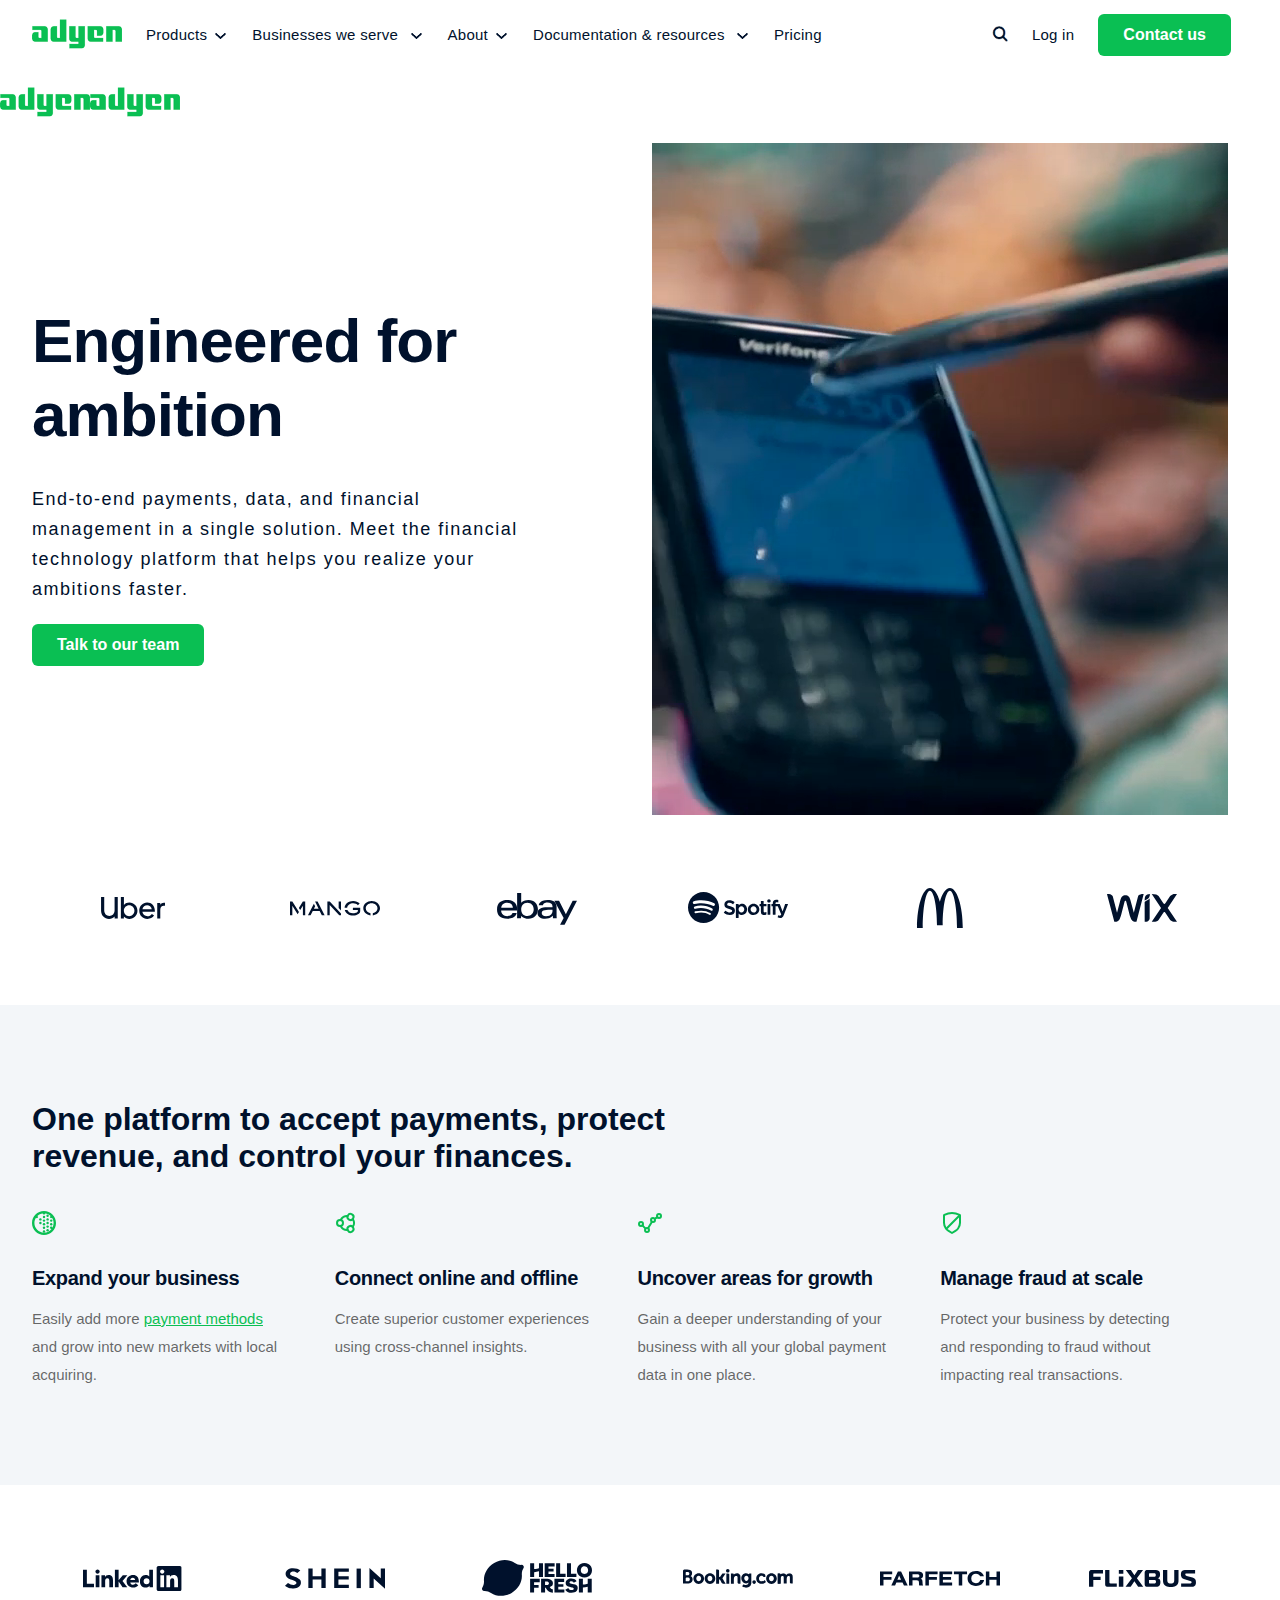
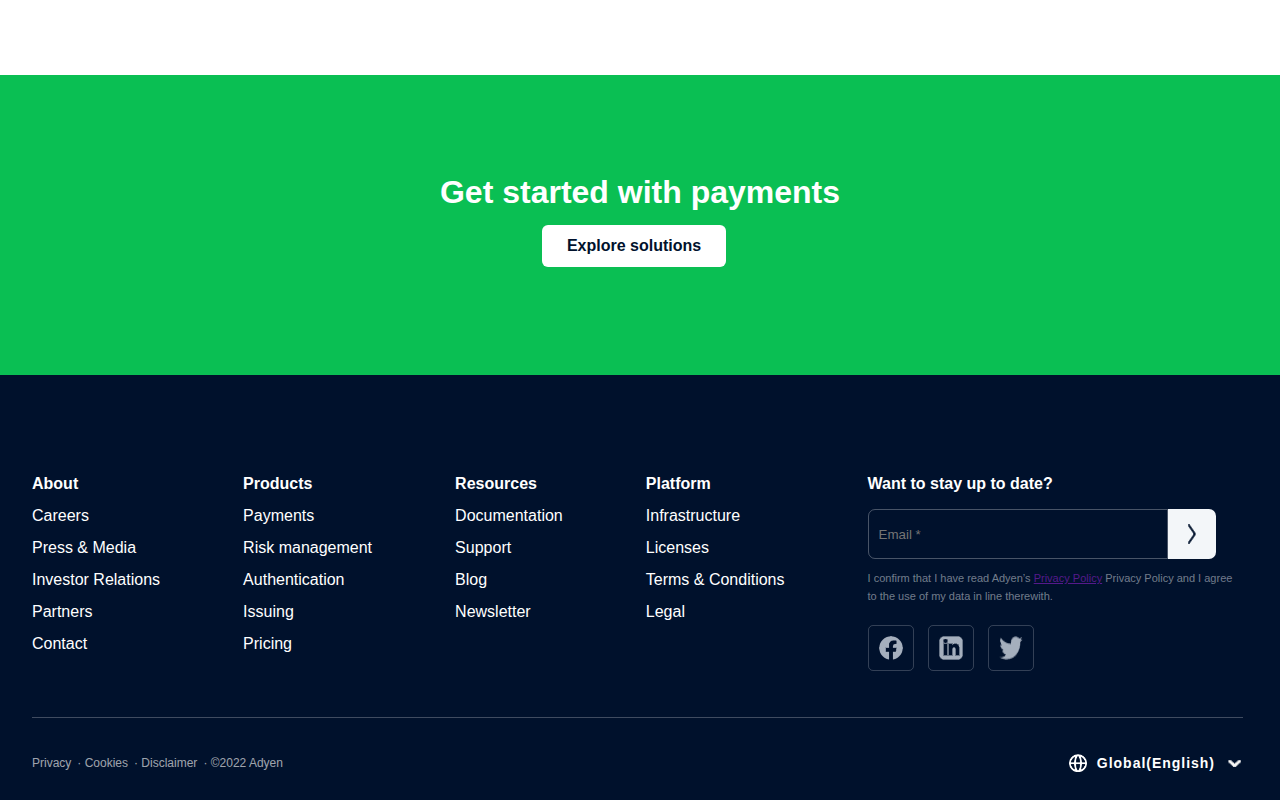
==== Week2/Adyen-Clone/index.html @ 4987c323 "Add files via upload" ====
<!DOCTYPE html>
<html lang="en">
<head>
  <!-- Required meta tags -->
  <meta charset="UTF-8">
  <meta http-equiv="X-UA-Compatible" content="IE=edge">
  <meta name="viewport" content="width=device-width, initial-scale=1.0">

  <!-- Style CSS -->
  <link rel="stylesheet" href="style.css">
  <!-- FAVİCON -->
  <link rel="shortcut icon" href="images/favicon.ico">

  <title>Adyen | The platform to help your bussiness grow</title>
  <meta name="description" content="The platform to help your bussiness grow">
</head>
<body>

  <!-- NAVBAR -->
  <nav class="standartWidth ">
    <ul class="leftUl">
      <li> <img class="logo" src="images/logo.png" alt="Adyen logo"></li>
      <li> <span>Products<img src="images/dropdownimage.png" alt="dropdown image"></span></li>
      <li> <span>Businesses we serve 	<img src="images/dropdownimage.png" alt="dropdown image"></span></li>
      <li> <span>About<img src="images/dropdownimage.png" alt="dropdown image"></span></li>
      <li> <span>Documentation & resources 	<img src="images/dropdownimage.png" alt="dropdown image"></span></li>
      <li> <span>Pricing</span></li>
    </ul>
    <ul class="rightUl">
      <li> <img class="search" src="images/search.png" alt="Search image"></li>
      <li> <span>Log in</span></li>
      <li> <button>Contact us</button></li>
    </ul>
  </nav>
  <!-- NAVBAR 2 -->
  <nav class="navTwo">
      <ul class="navtwoItems">
        <li> <img class="logo" src="images/logo.png" alt="Adyen logo"></li>
        <li> <img class="logo" src="images/logo.png" alt="Adyen logo"></li>
    </ul>
  </nav>

  <!-- HEADER -->
  <header class="standartWidth">
    <div class="leftBox"> <!-- LEFT -->
      <h1 class="padding-top-24 text-left">
       <strong>
        Engineered for ambition
       </strong> 
      </h1>
      <p class="padding-top-24 text-left">
        End-to-end payments, data, and financial management in a single solution. Meet the financial technology platform that helps you realize your ambitions faster.
      </p>
      <button>
        Talk to our team
      </button>
    </div>

    <div class="rightBox"> <!-- RIGHT -->
      <video width="576" height="672" autoplay muted playsinline loop allowfullscreen>
        <source src="images/headerVideo.mp4" type="video/mp4">
      Your browser does not support the video tag.
      </video>
    </div>

  </header>

  <!-- MAIN CONTENT -->
  <main> 

    <!-- BRANDS(1) -->
    <section id="brands" class="brands standartWidth">
      <div><img src="images/uber-logobar-svg.svg" alt="Uber svg"></div>
      <div><img src="images/mango-logo-bar.svg" alt="Mango svg"></div>
      <div><img src="images/ebay-logobar.svg" alt="Ebay svg"></div>
      <div><img src="images/spotify-logobar-svg.svg" alt="Spotify svg"></div>
      <div><img src="images/mcdonalds-logobar-svg.svg" alt="MC svg"></div>
      <div><img src="images/wix-logobar-svg.svg" alt="Wix svg"></div>
    </section>

    <!-- PLATFORM SECTION -->
    <section id="platform" class="platform">
      <div class="container standartWidth">
        <div class="platformFirstRow text-left"> <!-- 1. ROW -->
          <h2><strong>One platform to accept payments, protect revenue, and control your finances.</strong></h2>
        </div>
        <div class="platformSecondRow text-left"> <!-- 2. ROW -->
        <div class="platfromdiv"> <!-- 2. ROW >> 1.ITEM-->
          <img src="images/world-icon-20-green.svg" alt="world icon svg">
          <h4><strong>Expand your business</strong></h4>
          <p>Easily add more <a href="">payment methods</a>  and grow into new markets with local acquiring.</p>
        </div>
        <div class="platfromdiv"> <!-- 2. ROW >> 2.ITEM-->
          <img src="images/unified-commerce-icon-24-green.svg" alt="commerce icon svg">
          <h4><strong>Connect online and offline</strong></h4>
          <p>Create superior customer experiences using cross-channel insights.</p>
        </div>
        <div class="platfromdiv"> <!-- 2. ROW >> 3.ITEM-->
          <img src="images/graph-dots-24-green.svg" alt="graph svg">
          <h4><strong>Uncover areas for growth</strong></h4>
          <p>Gain a deeper understanding of your business with all your global payment data in one place.</p>
        </div>
        <div class="platfromdiv"> <!-- 2. ROW >> 4.ITEM-->
          <img src="images/revenue-protect-icon-24-green.svg" alt="revenue icon svg">
          <h4><strong>Manage fraud at scale</strong></h4>
          <p>Protect your business by detecting and responding to fraud without impacting real transactions.</p>
        </div>
        </div>
      </div>
    </section>

    <!-- BRANDS(2) -->
    <section id="brands2" class="brands standartWidth">
      <div><img src="images/linkedin-logobar-svg.svg" alt="Linked in svg"></div>
      <div><img src="images/shein-logobar-svg.svg" alt="Shein svg"></div>
      <div><img src="images/hello-fresh-logobar-svg.svg" alt="hello fresh svg"></div>
      <div><img src="images/booking-com-logobar-svg.svg" alt="Booking svg"></div>
      <div><img src="images/farfetch-logobar-svg.svg" alt="Farfetch svg"></div>
      <div><img src="images/flixbus-logobar.svg" alt="Flixbus svg"></div>
    </section>

    <!-- PAYMENTS -->
    <section id="payments" class="">
      <h2>Get started with payments</h2>
      <button>Explore solutions</button>
    </section>

  </main>

  <!-- FOOTER -->
  <footer>
    <section class="footerContainer standartWidth">
      <div class="footerFirstRow"> <!-- First row -->
        <ul>
          <li><strong>About</strong></li> <!-- First row 1.List-->
          <li>Careers</li>
          <li>Press & Media</li>
          <li>Investor Relations</li>
          <li>Partners</li>
          <li>Contact</li>
        </ul>
        
        <ul>
          <li><strong>Products</strong></li> <!-- First row 2.List-->
          <li>Payments</li>
          <li>Risk management</li>
          <li>Authentication</li>
          <li>Issuing</li>
          <li>Pricing</li>
        </ul>

        <ul>
          <li><strong>Resources</strong></li> <!-- First row 3.List-->
          <li>Documentation</li>
          <li>Support</li>
          <li>Blog</li>
          <li>Newsletter</li>
        </ul>

        <ul>
          <li><strong>Platform</strong></li> <!-- First row 4.List-->
          <li>Infrastructure</li>
          <li>Licenses</li>
          <li>Terms & Conditions</li>
          <li>Legal</li>
        </ul>

        <div class="mailSection"> <!-- First row 5.List-->
          <h2 class="text-left">Want to stay up to date?</h2>
          <div class="classyButton"><input type="text" placeholder="Email *" id="fname" name="fname"><img src="images/rightarrow.png" alt="right arrow"></div>
          
          <p>I confirm that I have read Adyen’s <a href="">Privacy Policy</a> Privacy Policy and I agree to the use of my data in line therewith.</p>
          <div class="social">
            <img src="images/facebook.png" alt="facebook">
            <img src="images/linkedIn.png" alt="linked in">
            <img src="images/twitter.png" alt="twitter">
          </div>
        </div>
      </div>

      <hr>

      <div class="footerSecondRow"> <!-- Second row -->
        <ul><!-- Second row LEFT -->
          <li>Privacy</li>
          <li>· Cookies</li>
          <li>· Disclaimer</li>
          <li>· ©2022 Adyen</li>
        </ul>

        <button><!-- Second row RIGHT -->
          <img src="images/world.png" alt="world png"> Global(English)<img src="images/dropdownimagewhite.png" alt="dropdown image">
        </button>
      </div>

    </section>
  </footer>
</body>
</html>
---- Week2/Adyen-Clone/style.css ----
/* ---------------------------------------------------------------------- */
/* STANDART SETTINGS */
/* ---------------------------------------------------------------------- */
*{
  margin: 0;
  padding: 0;
  box-sizing: border-box;
}
body{
  color: #00112c;
  font-family: "Fakt",sans-serif,Helvetica,Arial; /* the Fakt that this is not a free font make my website less similar */
  -webkit-font-smoothing: antialiased;
  -webkit-text-size-adjust: 100%;
}
.standartWidth{
  padding-right: 21px;
  padding-left: 16px;
  max-width: 1248px;
  max-height: 720px;
  margin: auto;
}
.text-left {
  text-align: left !important;
}
.padding-top-24{
  padding-top: 24px;
}



h1{
  font-size: 62px;
  letter-spacing: -0.015em; /* */
  font-weight: 600;
  line-height: 74px;

}
p{
  font-size: 18px;
  font-weight: 400;
  line-height: 30px;
}
video{
  width: 100%;
  object-fit: contain;
  display: block;
}

/* ---------------------------------------------------------------------- */
/* NAVBAR */
/* ---------------------------------------------------------------------- */
.navtwoItems{
  height: 70px;
  display: flex;
  flex-direction: row;
  justify-content: space-around;
  align-items: center;
  color: #00112c;
  font-weight: 400;
  line-height: 26px;
  padding-bottom: 5px;

}
nav{ 
  height: 70px;
  display: flex;
  flex-direction: row;
  justify-content: space-between;
  align-items: center;
  color: #00112c;
  font-size: 15px;
  font-weight: 400;
  line-height: 26px;
  padding-bottom: 5px;
  letter-spacing: 0.26px;
}
nav ul{
  list-style: none;
  display: flex;
  flex-direction: row;
  align-items: center;
}
nav li{
  border-top: 4px solid transparent;
}
nav .rightUl li{
 padding-left: 24px;
}
nav .leftUl li{
  padding-right: 24px;
 }
 nav li span img{
  margin-left: 5px;
}
nav .logo{
  width: 90px;
  height: 30px;
  margin-top: 7px;
}
nav .search{
  width: 16px;
  margin-top: 7px;
}
nav button{
  color: #fff;
    background-color: #0abf53;
    border-color: #0abf53;
    border: 1px solid transparent;
    font-size: 1rem;
    
    line-height: 16px;
    font-weight: 600;
    text-decoration: none;

    cursor: pointer;
    padding: 12px 24px;
    margin: 12px 12px 12px 0;
    
    transition: all .2s ease-in-out;
  
    border-radius: 6px;
}

/* ---------------------------------------------------------------------- */
/* HEADER */
/* ---------------------------------------------------------------------- */
header{
  display: flex;
  align-items: center;
  justify-content: space-between;
  margin-bottom: 48px;
  padding-top: 3px;
  letter-spacing: 1.5px;
}
header h1{
  margin-bottom: 8px;
}
header p{
  margin-bottom: 8px;
}
header .leftBox{
  flex: 0 0 41.66667%;
  max-width: 41.66667%;
}
header .rightBox{
  position: relative;
  flex: 0 0 50%;
  max-width: 50%;
}
header button{
  color: #fff;
    background-color: #0abf53;
    border-color: #0abf53;
    border: 1px solid transparent;
    font-size: 1rem;
    
    line-height: 16px;
    font-weight: 600;
    text-decoration: none;

    cursor: pointer;
    padding: 12px 24px;
    margin: 12px 12px 12px 0;
    
    transition: all .2s ease-in-out;
  
    border-radius: 6px;
}
header button:hover{
    background-color: #109143;
}

/* ---------------------------------------------------------------------- */
/* BRANDS */
/* ---------------------------------------------------------------------- */
.brands{
  display: flex;
  flex-direction: row;
  justify-content: space-around;
  align-items: center;
  height: 190px;
}
.brands img{
  max-width: 100%;
}

/* ---------------------------------------------------------------------- */
/* PLATFORM */
/* ---------------------------------------------------------------------- */
.platform{
  padding-top: 96px;
  padding-bottom: 48px;
  background-color: #f3f6f9;
}
.platformFirstRow{
  width: 60%;
}
.platformFirstRow h2{
  font-size: 32px;
  padding-bottom: 36px;
}


.platformSecondRow{
  display: flex;
  flex-direction: row;
  align-items:top;
  justify-content:space-between;
  margin-bottom: 48px;
}
 .platformSecondRow .platfromdiv{
    flex: 0 0 25%;
    max-width: 25%;
    position: relative;
    width: 100%;
    padding-right: 48px;
 }
 .platform img{
  width: 24px;
  margin-bottom: 24px;
  }
  .platformSecondRow h4{
    letter-spacing: -0.015em;
    font-size: 20px;
    font-weight: 600;
    line-height: 30px;
    margin-bottom: 12px;
  }
  .platformSecondRow p{
    color: rgba(46, 46, 46, 0.719);
    font-size: 15px;
    font-weight: 100;
    line-height: 28px;
  }
  .platformSecondRow a{
    color: #0abf53;
  }



/* ---------------------------------------------------------------------- */
/* Payments */
/* ---------------------------------------------------------------------- */
#payments{
  display: flex;
  flex-direction: column;
  align-items: center;
  justify-content: center;
  height: 300px;
  background-color:  #0abf53; 
}
#payments h2{
  font-size: 32px;
  line-height: 42px;
  color: #fff;
}
#payments button{
  color: #00112c;
    background-color: #fff;
    border-color: #fff;
    border: 1px solid transparent;
    font-size: 1rem;
    
    line-height: 16px;
    font-weight: 600;
    text-decoration: none;

    cursor: pointer;
    padding: 12px 24px;
    margin: 12px 12px 12px 0;
    
    transition: all .2s ease-in-out;
  
    border-radius: 6px;
}

/* ---------------------------------------------------------------------- */
/* Footer */
/* ---------------------------------------------------------------------- */
footer{
  background: #00112c;
}


.footerFirstRow{
  padding-bottom: 46px;
  padding-top: 96px;
  color: white;
  display: flex;
  flex-direction: row;
  justify-content: space-between;
  align-items: top;
}
.footerFirstRow ul{
  list-style: none;
}
.footerFirstRow li{
  padding-bottom: 6px;
  font-size: 16px;
    font-weight: 400;
    line-height: 26px;
}

.mailSection{
  flex: 0 0 31%;
  max-width: 31%;
}
input {
  padding: 10px;
  width: 80%;
  border-top-left-radius: 7px;
  border-bottom-left-radius: 7px;
  height: 50px;
  border: solid 1px rgba(255, 255, 255, 0.281);
  background-color: transparent;
}
.footerFirstRow h2{
  margin-bottom: 12px;
  font-weight: 600;
  font-size: 16px;
  line-height: 26px;
}
.footerFirstRow p{
  padding-top: 10px;
  padding-bottom: 10px;
  font-size: 13px;
    line-height: 18px;
    color: #f3f6f979;
}
.classyButton{
  display: flex;
  flex-direction: row;
  
}
.classyButton img{
  background-color: #f3f6f9;
  padding: 15px 20px 15px 20px;
  border-bottom-right-radius: 7px;
  border-top-right-radius: 7px;
}

.social{
  margin-top: 10px;
  display: flex;
  flex-direction: row;
}
.mailSection a{
text-decoration: underline;
}
.mailSection p{
  font-size: 11px;
}
.social img{
  border-radius: 5px;
  margin-right: 14px;
  padding: 10px;
  border: solid 1px rgba(255, 255, 255, 0.199);
}





hr{
  height: 0px;
  border: none;
  border-top: 0.1px solid rgba(255, 255, 255, 0.247);
}


.footerSecondRow{
  
  padding-top: 36px;
  padding-bottom: 28px;
  color: white;
  display: flex;
  flex-direction: row;
  justify-content: space-between;
  align-items: center;
}
.footerSecondRow ul{
  list-style: none;
  font-size: 12px;
  display: flex;
  flex-direction: row;
  align-items: center;
}

.footerSecondRow li{
  padding-right: 6px;
  color: #f0f0f0ab;
}
.footerSecondRow button{
  background-color: transparent;
  font-size: 14px;
  letter-spacing: 0.07em;
  font-weight: 600;
  color: white;
  border: none;
  display: flex;
  flex-direction: row;
  align-items: center;
  gap: 10px;
}
.footerSecondRow button img{
  width: 18px;
}


/* ---------------------------------------------------------------------- */
/* RESPOMSIVE */
/* ---------------------------------------------------------------------- */
@media screen and (max-width: 820px) {
  
	nav{
    display: none;
  }
  .navTwo{
    display: flex;
  }
}
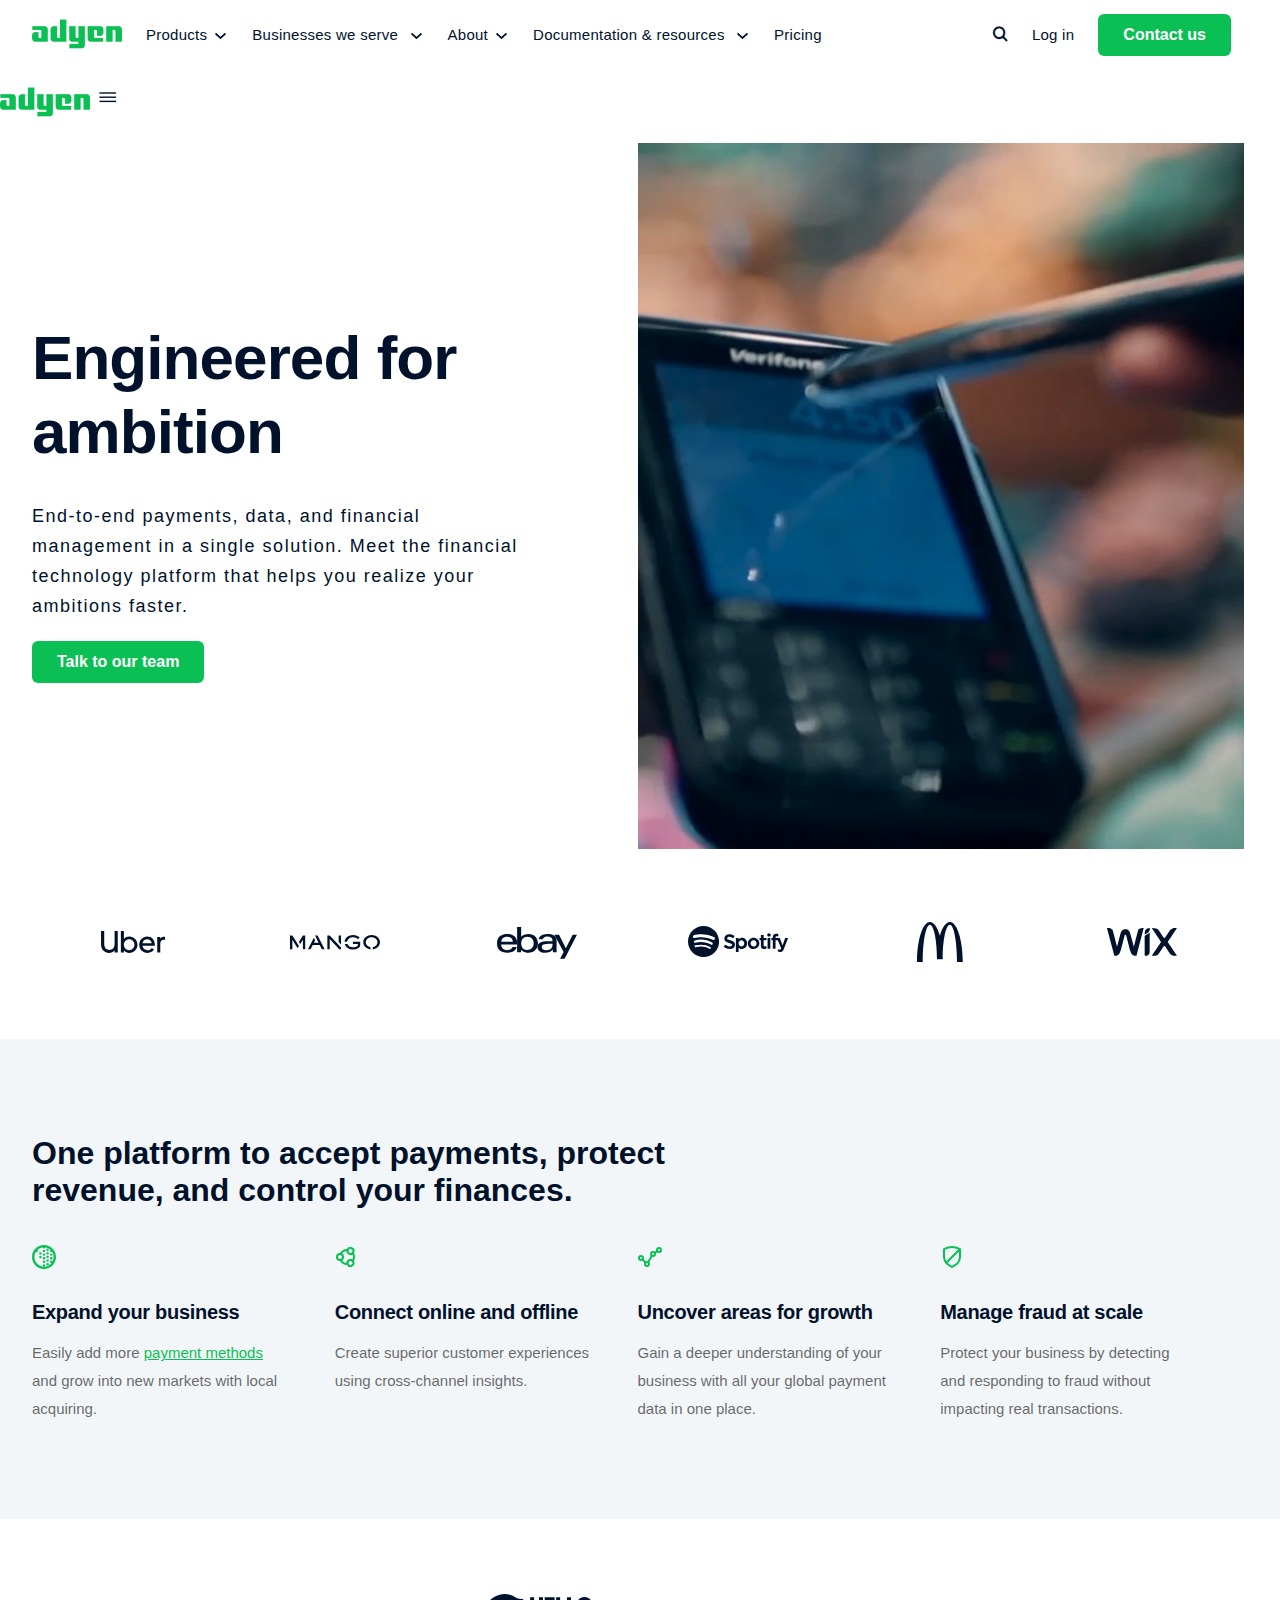
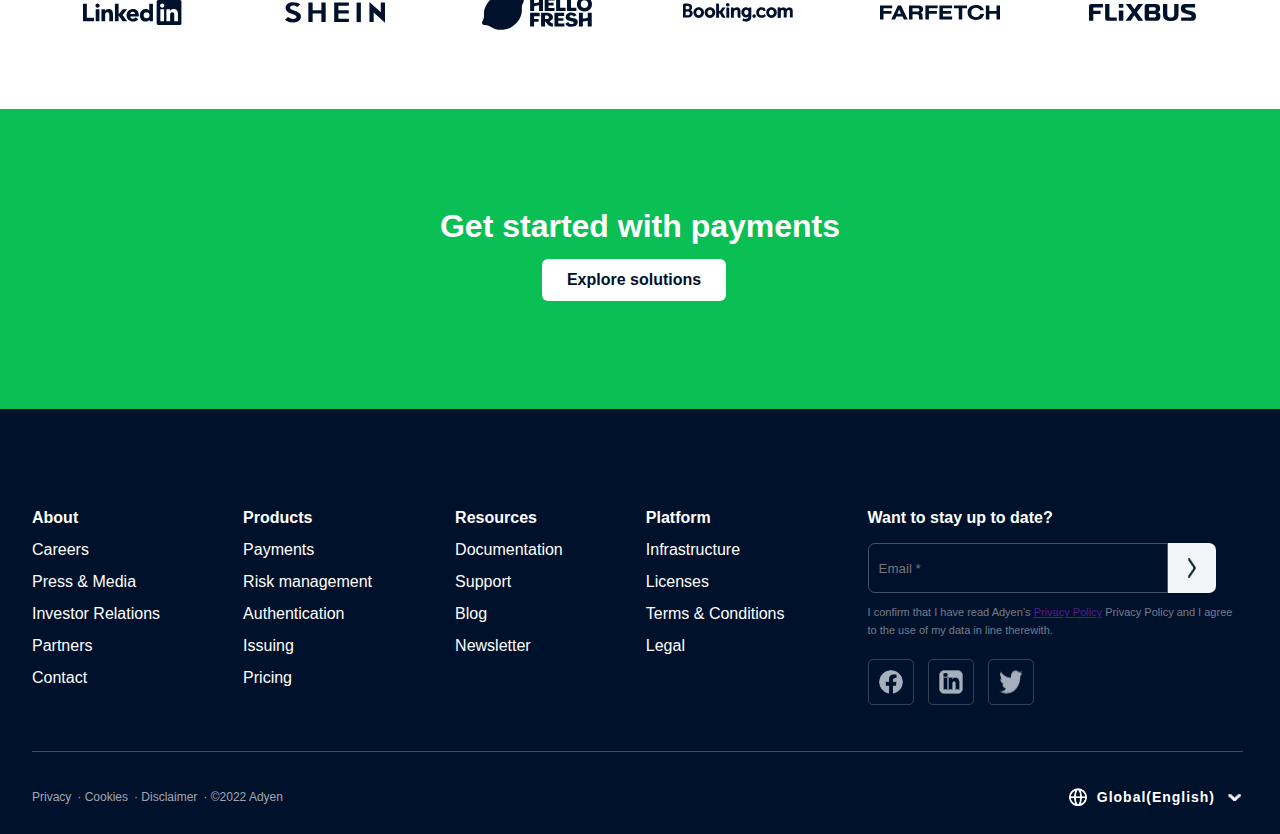
==== commit 3675e276: "Update index.html" ====
--- a/Week2/Adyen-Clone/index.html
+++ b/Week2/Adyen-Clone/index.html
@@ -17,7 +17,7 @@
 <body>
 
   <!-- NAVBAR -->
-  <nav class="standartWidth ">
+  <nav id="originalNavbar" class="standartWidth ">
     <ul class="leftUl">
       <li> <img class="logo" src="images/logo.png" alt="Adyen logo"></li>
       <li> <span>Products<img src="images/dropdownimage.png" alt="dropdown image"></span></li>
@@ -36,7 +36,7 @@
   <nav class="navTwo">
       <ul class="navtwoItems">
         <li> <img class="logo" src="images/logo.png" alt="Adyen logo"></li>
-        <li> <img class="logo" src="images/logo.png" alt="Adyen logo"></li>
+        <li> <img class="dropdown" src="images/dropdown.png" alt="Adyen logo"></li>
     </ul>
   </nav>
 
@@ -57,7 +57,7 @@
     </div>
 
     <div class="rightBox"> <!-- RIGHT -->
-      <video width="576" height="672" autoplay muted playsinline loop allowfullscreen>
+      <video autoplay muted playsinline loop allowfullscreen>
         <source src="images/headerVideo.mp4" type="video/mp4">
       Your browser does not support the video tag.
       </video>
@@ -196,4 +196,4 @@
     </section>
   </footer>
 </body>
-</html>+</html>
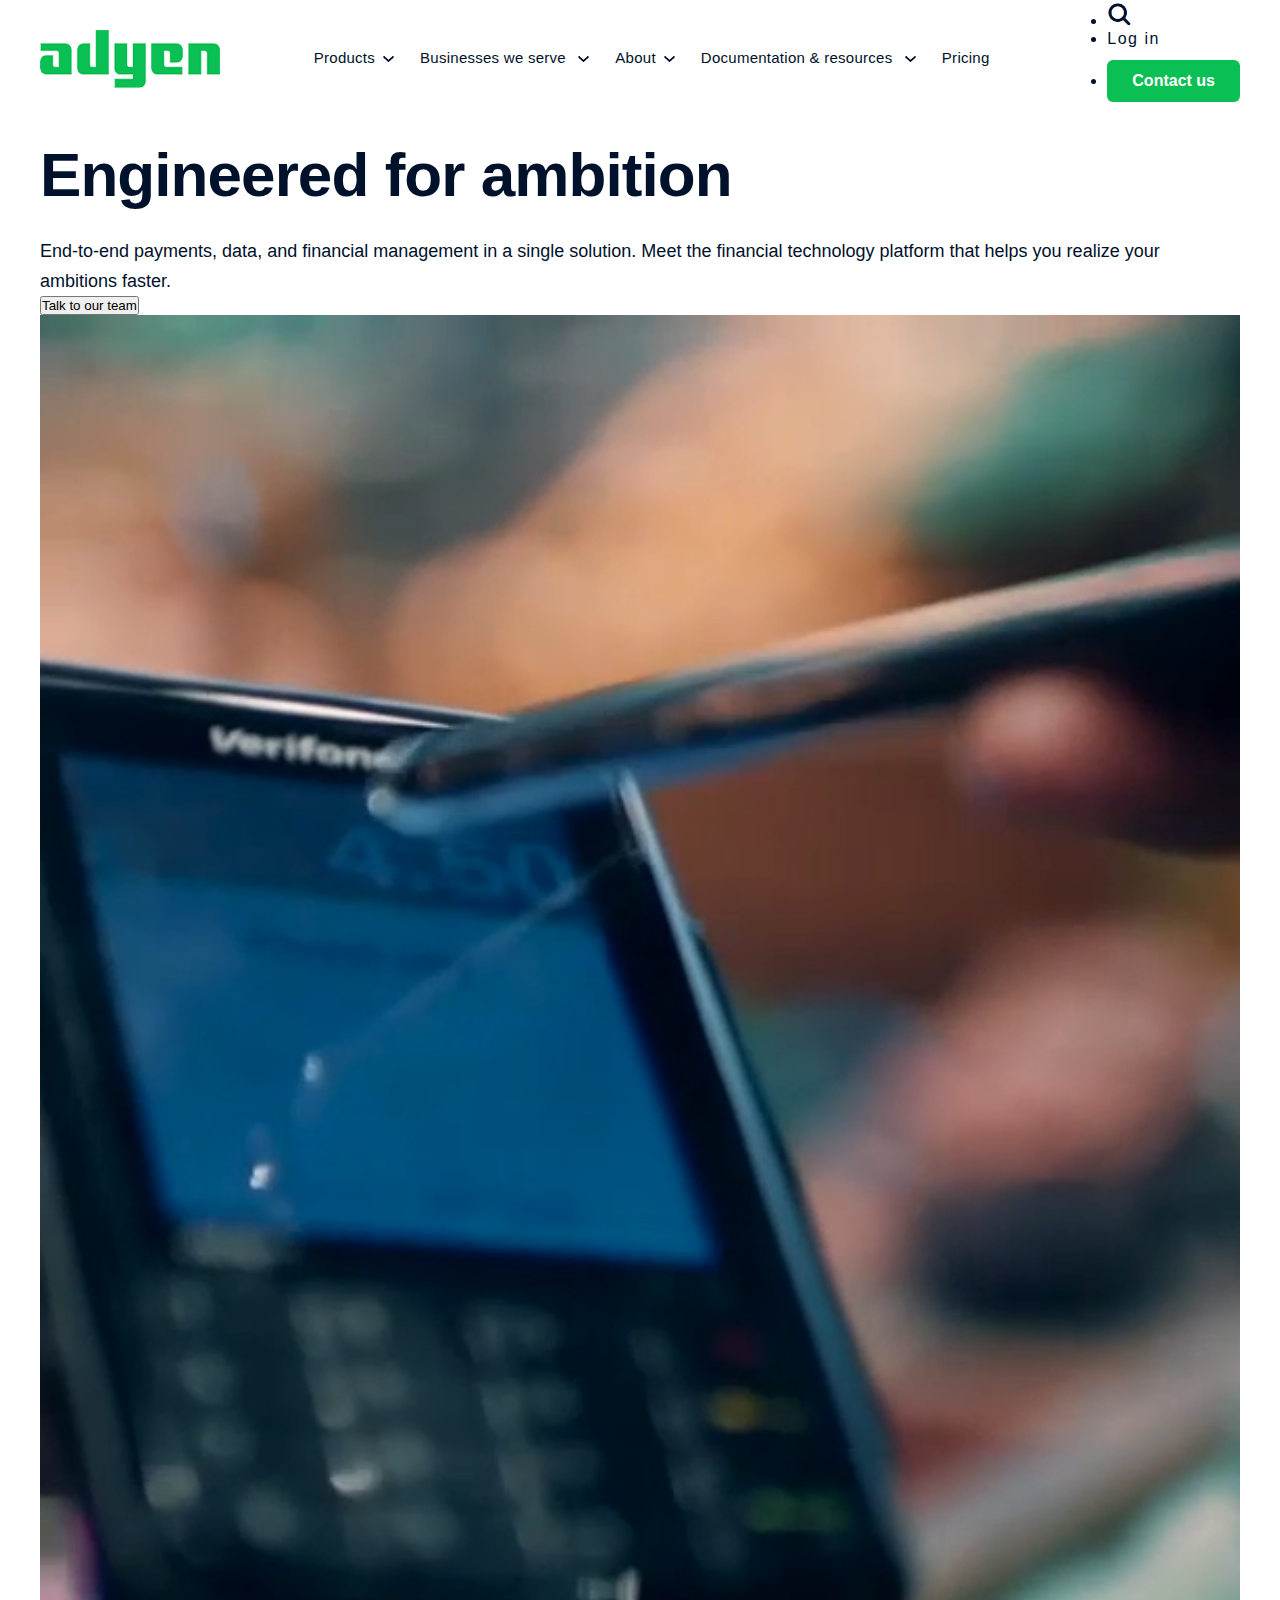
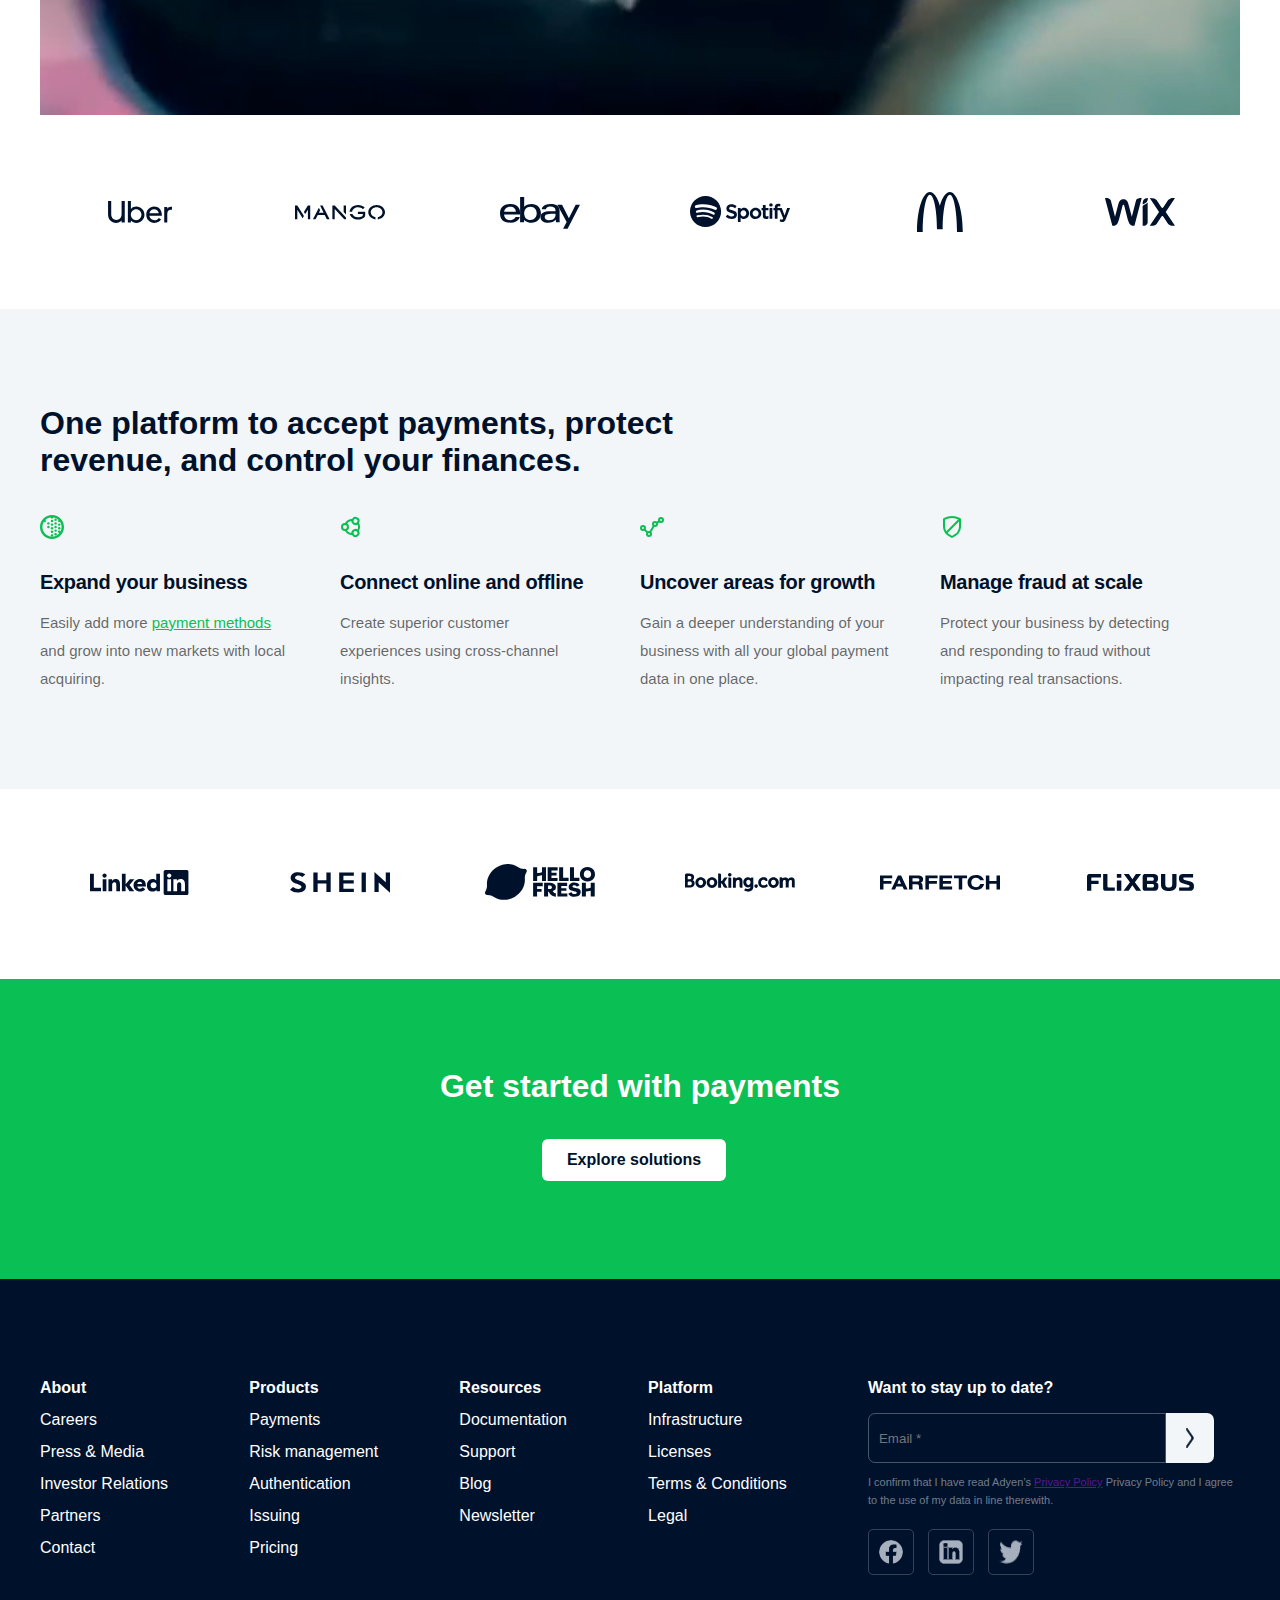
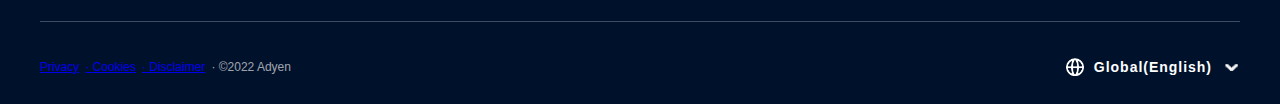
==== commit 7d23f065: "Update index.html" ====
--- a/Week2/Adyen-Clone/index.html
+++ b/Week2/Adyen-Clone/index.html
@@ -16,57 +16,64 @@
 </head>
 <body>
 
-  <!-- NAVBAR -->
-  <nav id="originalNavbar" class="standartWidth ">
-    <ul class="leftUl">
-      <li> <img class="logo" src="images/logo.png" alt="Adyen logo"></li>
-      <li> <span>Products<img src="images/dropdownimage.png" alt="dropdown image"></span></li>
-      <li> <span>Businesses we serve 	<img src="images/dropdownimage.png" alt="dropdown image"></span></li>
-      <li> <span>About<img src="images/dropdownimage.png" alt="dropdown image"></span></li>
-      <li> <span>Documentation & resources 	<img src="images/dropdownimage.png" alt="dropdown image"></span></li>
-      <li> <span>Pricing</span></li>
-    </ul>
+  
+
+  <!-- HEADER -->
+  <header class="standartWidth">
+
+    <!-- LOGO -->
+    <img class="logo" src="images/logo.png" alt="Adyen logo">
+    
+    <!-- NAVBAR -->
+    <nav id="originalNavbar">
+      <ul class="leftUl">  
+        <li> <span>Products<img src="images/dropdownimage.png" alt="dropdown image"></span></li>
+        <li> <span>Businesses we serve 	<img src="images/dropdownimage.png" alt="dropdown image"></span></li>
+        <li> <span>About<img src="images/dropdownimage.png" alt="dropdown image"></span></li>
+        <li> <span>Documentation & resources 	<img src="images/dropdownimage.png" alt="dropdown image"></span></li>
+        <li> <span>Pricing</span></li>
+      </ul>  
+    </nav>
+
+    <!-- RIGHT SIDE -->
     <ul class="rightUl">
       <li> <img class="search" src="images/search.png" alt="Search image"></li>
-      <li> <span>Log in</span></li>
+      <li> Log in</li>
       <li> <button>Contact us</button></li>
     </ul>
-  </nav>
-  <!-- NAVBAR 2 -->
-  <nav class="navTwo">
-      <ul class="navtwoItems">
-        <li> <img class="logo" src="images/logo.png" alt="Adyen logo"></li>
-        <li> <img class="dropdown" src="images/dropdown.png" alt="Adyen logo"></li>
-    </ul>
-  </nav>
-
-  <!-- HEADER -->
-  <header class="standartWidth">
-    <div class="leftBox"> <!-- LEFT -->
-      <h1 class="padding-top-24 text-left">
-       <strong>
-        Engineered for ambition
-       </strong> 
-      </h1>
-      <p class="padding-top-24 text-left">
-        End-to-end payments, data, and financial management in a single solution. Meet the financial technology platform that helps you realize your ambitions faster.
-      </p>
-      <button>
-        Talk to our team
-      </button>
-    </div>
-
-    <div class="rightBox"> <!-- RIGHT -->
-      <video autoplay muted playsinline loop allowfullscreen>
-        <source src="images/headerVideo.mp4" type="video/mp4">
-      Your browser does not support the video tag.
-      </video>
-    </div>
-
+
+    <!-- NAVBAR 2 -->
+    <nav class="navTwo">
+          <img class="dropdown" src="images/dropdown.png" alt="Dropdown png">
+    </nav>
   </header>
 
   <!-- MAIN CONTENT -->
   <main> 
+
+    <!-- TOP SECTION -->
+    <section id="sectionOne" class="standartWidth">
+      <div class="leftBox"> <!-- LEFT -->
+        <h1 class="padding-top-24 text-left">
+        <strong>
+          Engineered for ambition
+        </strong> 
+        </h1>
+        <p class="padding-top-24 text-left">
+          End-to-end payments, data, and financial management in a single solution. Meet the financial technology platform that helps you realize your ambitions faster.
+        </p>
+        <button>
+          Talk to our team
+        </button>
+      </div>
+
+      <div class="rightBox"> <!-- RIGHT -->
+        <video autoplay muted playsinline loop allowfullscreen>
+          <source src="images/headerVideo.mp4" type="video/mp4">
+        Your browser does not support the video tag.
+        </video>
+      </div>
+    </section>
 
     <!-- BRANDS(1) -->
     <section id="brands" class="brands standartWidth">
@@ -130,7 +137,8 @@
   <!-- FOOTER -->
   <footer>
     <section class="footerContainer standartWidth">
-      <div class="footerFirstRow"> <!-- First row -->
+      <!-- First row -->
+      <div class="footerFirstRow"> 
         <ul>
           <li><strong>About</strong></li> <!-- First row 1.List-->
           <li>Careers</li>
@@ -180,11 +188,12 @@
 
       <hr>
 
-      <div class="footerSecondRow"> <!-- Second row -->
+      <!-- Second row -->
+      <div class="footerSecondRow"> 
         <ul><!-- Second row LEFT -->
-          <li>Privacy</li>
-          <li>· Cookies</li>
-          <li>· Disclaimer</li>
+          <li><a href="#">Privacy</a> </li>
+          <li><a href="#">· Cookies</a></li>
+          <li><a href="#">· Disclaimer</a></li>
           <li>· ©2022 Adyen</li>
         </ul>
 
--- a/Week2/Adyen-Clone/style.css
+++ b/Week2/Adyen-Clone/style.css
@@ -1,3 +1,12 @@
+/* ---------------------------------------------------------------------- */
+/* IMPORTANT
+Responsive Design only for 2 size
+1- Tablet (Ipad Air = 820 x 1180)
+2- Phone (Iphone 12 pro = 390 x 844) */
+/* ---------------------------------------------------------------------- */
+
+
+
 /* ---------------------------------------------------------------------- */
 /* STANDART SETTINGS */
 /* ---------------------------------------------------------------------- */
@@ -13,10 +22,7 @@
   -webkit-text-size-adjust: 100%;
 }
 .standartWidth{
-  padding-right: 21px;
-  padding-left: 16px;
-  max-width: 1248px;
-  max-height: 720px;
+  max-width: 1200px;
   margin: auto;
 }
 .text-left {
@@ -25,15 +31,12 @@
 .padding-top-24{
   padding-top: 24px;
 }
-
-
 
 h1{
   font-size: 62px;
   letter-spacing: -0.015em; /* */
   font-weight: 600;
   line-height: 74px;
-
 }
 p{
   font-size: 18px;
@@ -43,23 +46,26 @@
 video{
   width: 100%;
   object-fit: contain;
-  display: block;
 }
 
 /* ---------------------------------------------------------------------- */
 /* NAVBAR */
 /* ---------------------------------------------------------------------- */
+.navTwo{
+  display: none;
+}
 .navtwoItems{
   height: 70px;
-  display: flex;
-  flex-direction: row;
-  justify-content: space-around;
+  flex-direction: row;
+  justify-content:space-between;
   align-items: center;
   color: #00112c;
   font-weight: 400;
   line-height: 26px;
-  padding-bottom: 5px;
-
+  padding: 0 20px 0 20px;
+}
+.navtwoItems .dropdown{
+  width: 25px;
 }
 nav{ 
   height: 70px;
@@ -82,6 +88,11 @@
 }
 nav li{
   border-top: 4px solid transparent;
+  padding-top: 20px;
+  padding-bottom: 20px;
+}
+nav li:hover{
+  border-top: 4px solid #0abf53;
 }
 nav .rightUl li{
  padding-left: 24px;
@@ -114,19 +125,22 @@
 
     cursor: pointer;
     padding: 12px 24px;
-    margin: 12px 12px 12px 0;
+    margin: 12px 0 12px 0;
     
     transition: all .2s ease-in-out;
   
     border-radius: 6px;
 }
 
+
 /* ---------------------------------------------------------------------- */
 /* HEADER */
 /* ---------------------------------------------------------------------- */
 header{
-  display: flex;
-  align-items: center;
+  max-height: 720px;
+  display: flex;
+  align-items: center;
+  flex-wrap: wrap;
   justify-content: space-between;
   margin-bottom: 48px;
   padding-top: 3px;
@@ -143,7 +157,8 @@
   max-width: 41.66667%;
 }
 header .rightBox{
-  position: relative;
+  padding-left: 25px;
+  max-height: 672px;
   flex: 0 0 50%;
   max-width: 50%;
 }
@@ -160,7 +175,7 @@
 
     cursor: pointer;
     padding: 12px 24px;
-    margin: 12px 12px 12px 0;
+    margin: 12px 0 12px 0;
     
     transition: all .2s ease-in-out;
   
@@ -204,6 +219,7 @@
 .platformSecondRow{
   display: flex;
   flex-direction: row;
+  flex-wrap: wrap;
   align-items:top;
   justify-content:space-between;
   margin-bottom: 48px;
@@ -211,7 +227,6 @@
  .platformSecondRow .platfromdiv{
     flex: 0 0 25%;
     max-width: 25%;
-    position: relative;
     width: 100%;
     padding-right: 48px;
  }
@@ -250,6 +265,8 @@
   background-color:  #0abf53; 
 }
 #payments h2{
+  text-align: center;
+  margin-bottom: 20px;
   font-size: 32px;
   line-height: 42px;
   color: #fff;
@@ -283,15 +300,18 @@
 
 
 .footerFirstRow{
+  gap: 15px;
   padding-bottom: 46px;
   padding-top: 96px;
   color: white;
   display: flex;
+  flex-wrap: wrap;
   flex-direction: row;
   justify-content: space-between;
   align-items: top;
 }
 .footerFirstRow ul{
+  
   list-style: none;
 }
 .footerFirstRow li{
@@ -374,6 +394,7 @@
   padding-bottom: 28px;
   color: white;
   display: flex;
+  flex-wrap: wrap;
   flex-direction: row;
   justify-content: space-between;
   align-items: center;
@@ -410,12 +431,110 @@
 /* ---------------------------------------------------------------------- */
 /* RESPOMSIVE */
 /* ---------------------------------------------------------------------- */
-@media screen and (max-width: 820px) {
-  
-	nav{
+
+/* ---------------------------------------------------------------------- */
+/* IMPORTANT
+Responsive Design only for 2 size
+1- Tablet (Ipad Air = 820 x 1180)
+2- Phone (Iphone 12 pro = 390 x 844) */
+/* ---------------------------------------------------------------------- */
+@media screen and (max-width: 1095px) {
+  .standartWidth{
+    padding: 0 20px 0 20px;
+  }
+	#originalNavbar{
     display: none;
   }
+  .navtwoItems{
+    padding: 0 20px 0 20px;
+  }
   .navTwo{
+    display: block;
+  }
+  header{
+    align-items: top;
+    max-height: auto;
+  }
+
+}
+
+@media screen and (max-width: 650px) {
+  
+  .standartWidth{
+    padding-right: 16px;
+    padding-left: 16px;
+    max-width: 100 vh;
+    margin: auto;
+  }
+  header{
+    max-height: fit-content;
     display: flex;
-  }
-}+    margin-bottom: 48px;
+  }
+  
+  header h1{
+    font-size: 40px;
+    line-height: 50px;
+  }
+  header button{
+  width: 100%;
+}
+  header .leftBox{
+    flex: 0 0 100%;
+    max-width: 100%;
+  }
+  header .rightBox{
+    
+  padding-left: 0px;
+    flex: 0 0 100%;
+    max-width: 100%;
+  }
+
+  .brands{
+    flex-wrap: wrap;
+  }
+  .brands div{
+    flex: 0 0 33.33333%;
+    max-width: 33.33333%;
+  }
+
+  .platformFirstRow{
+    width: 100%;
+  }
+  .platformFirstRow h2{
+    line-height: 45px;
+  }
+  
+  .platformSecondRow .platfromdiv{
+    flex: 0 0 100%;
+    max-width: 100%;
+  }
+  .platformSecondRow .platfromdiv p{
+    margin-bottom: 28px;
+  }
+
+  .footerFirstRow {
+    padding-top: 48px;
+  }
+
+  .footerFirstRow ul{
+    flex: 0 0 45%;
+    max-width: 45%;
+  }
+  .mailSection{
+    margin-top: 40px;
+    flex: 0 0 100%;
+    max-width: 100%;
+  }
+
+  .footerSecondRow{
+  
+    padding-top: 36px;
+    padding-bottom: 28px;
+    
+    flex-direction:column-reverse;
+    align-items: flex-start;
+    gap: 30px;
+  }
+  
+}
